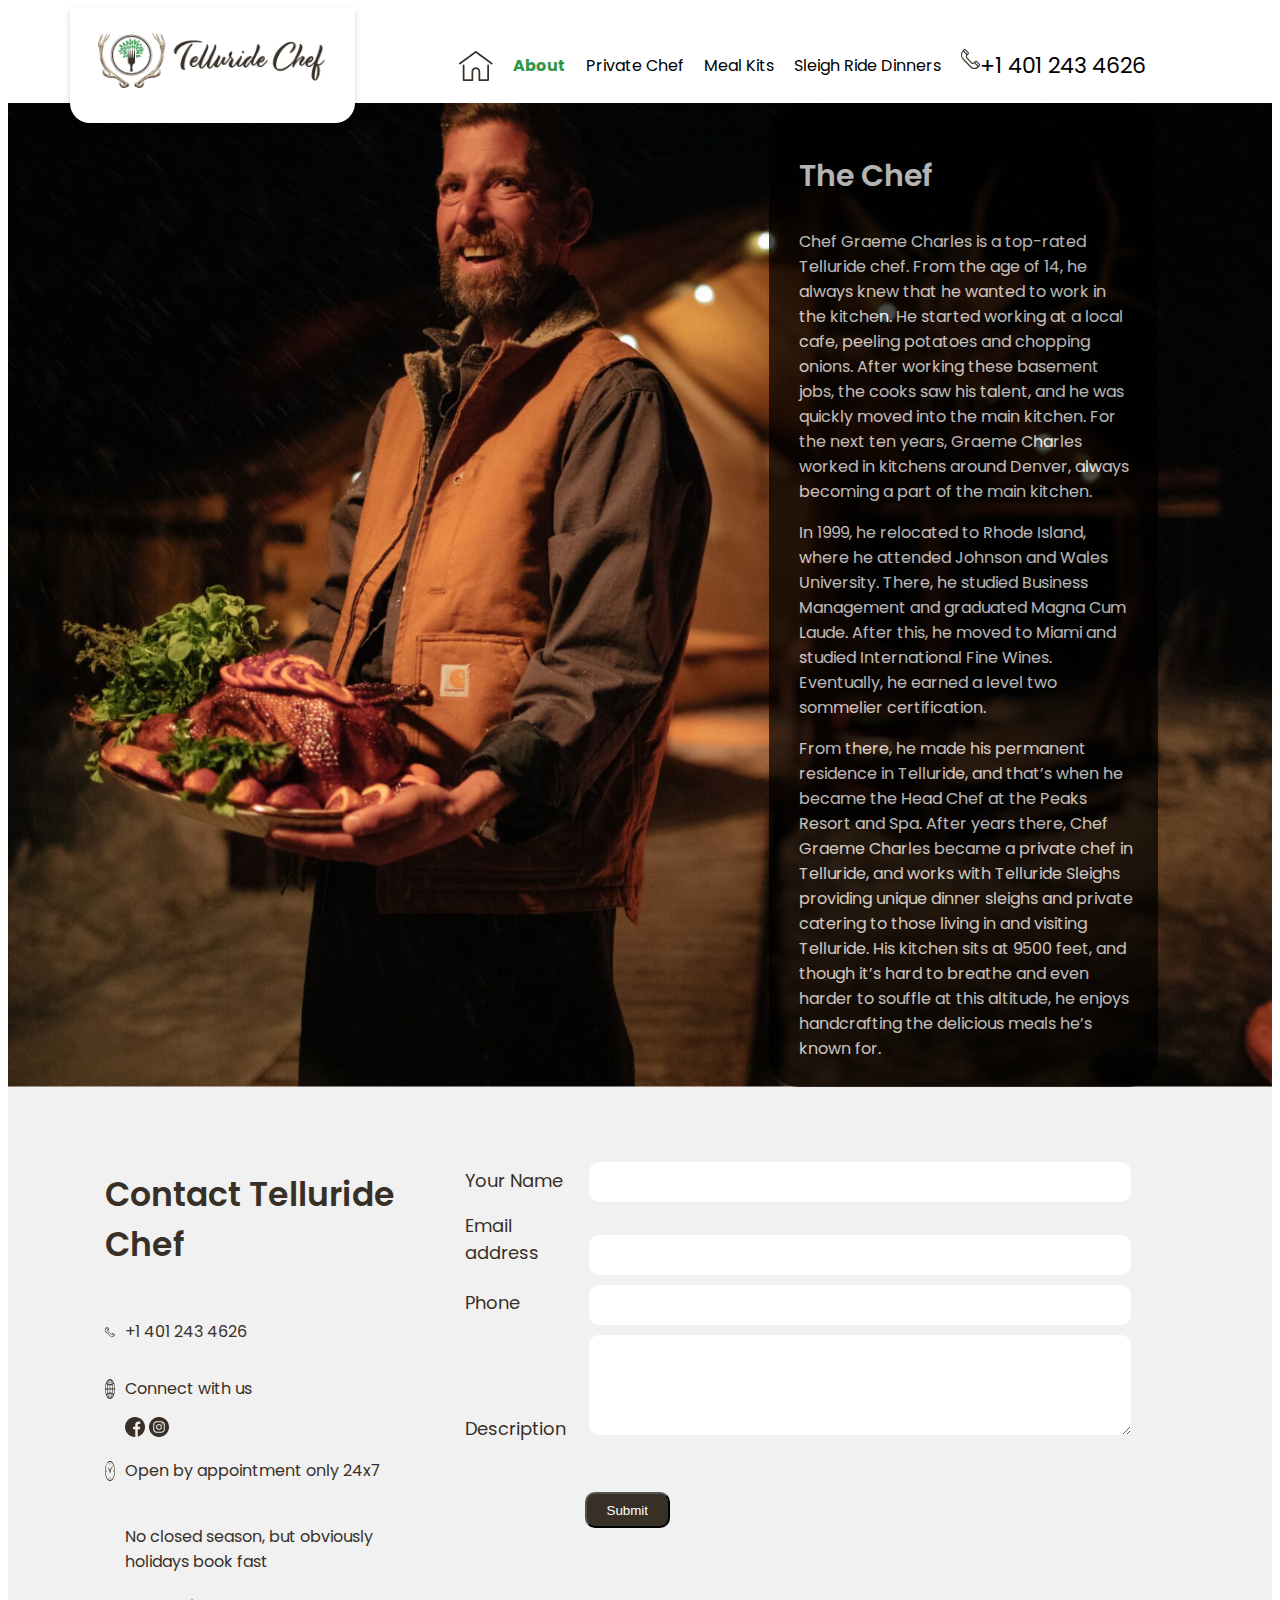
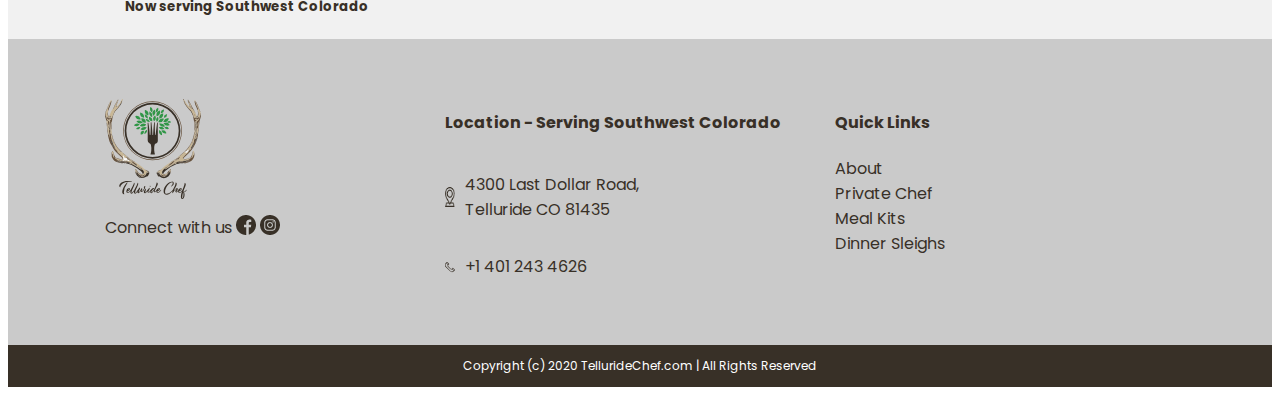
==== about.html @ b501b60e "first commit" ====
<!DOCTYPE html>
<html lang="en">

<head>
    <meta charset="UTF-8">
    <meta http-equiv="X-UA-Compatible" content="IE=edge">
    <meta name="viewport" content="width=device-width, initial-scale=1.0">
    <title>Telluride Chef</title>

    <!-- Google font -->
    <link rel="preconnect" href="https://fonts.googleapis.com">
    <link rel="preconnect" href="https://fonts.gstatic.com" crossorigin>
    <link href="https://fonts.googleapis.com/css2?family=Poppins:wght@300;400;500;600;700&display=swap"
        rel="stylesheet">

    <!-- Css -->
     <link rel="stylesheet" href="./CSS/responsive.css" />
    <link rel="stylesheet" href="./CSS/style.css" />
    
</head>

<body>
    <!--Preloader-->
    <div id="preloader">
        <div id="status">&nbsp;</div>
    </div>
<!-- header -->
<header>
    <nav>
        <div class="container navbar">
            <div class="nav-logo">
                <img src="./Images/home-logo.png" />
                <p><img src="./Images/telephone-1.svg" />+1 401 243 4626</p>
            </div>
            <div class="nav-list">
                <ul class="nav-links">
                    <li><a href="./index.html"><img src="./Images/home-icon.png" /></a></li>
                    <li><a href="./about.html">About</a></li>
                    <li><a href="./privateChef.html">Private Chef</a></li>
                    <li><a href="./mealKits.html">Meal Kits</a></li>
                    <li><a href="./rideDinner.html">Sleigh Ride Dinners</a></li>
                    <li><a style="font-size: 22px;" href=" tel:+1 401 243 4626"><img
                                src="./Images/telephone-1.svg" />+1 401 243 4626</a></li>
                </ul>
            </div>
        </div>
        <div class="bottom-nav">
            <ul class="bottom-nav-links">
                <li><a href="./index.html"><img src="./Images/home-icon.png" />
                        <p>About</p>
                    </a>
                </li>
                <div class="line"></div>
                <li><a><img src="./Images/location-pin.png" />
                        <p>Location</p>
                    </a>
                </li>
                <div class="line"></div>

                <li><a href="tel:+1 401 243 4626"><img src="./Images/telephone-1.svg" />
                        <p>Phone</p>
                    </a>
                </li>
                <div class="line"></div>
                <li class="nav-btn"><a><img src="./Images/menu.png" />
                        <p>Menu</p>
                    </a></li>
            </ul>
        </div>


    </nav>
    <!-- menu links -->
    <div class="sidebar" id="sidebar">
        <div>
            <button class="close-btn" id="close-btn">
                <p>X</p>
            </button>
            <ul class="bottom-links">
                <li><a href="./index.html">Home</a></li>
                <li><a href="./about.html">About</a></li>
                <li><a href="./privateChef.html">Private Chef</a></li>
                <li><a href="./mealKits.html">Meal Kits</a></li>
                <li><a href="./rideDinner.html">Sleigh Ride Dinners</a></li>
            </ul>
        </div>
    </div>
</header>
<!-- header end -->
    <main>
        <div class="about-banner">
            <div class="container">
                <div class="about-wrapper">
                    <div class="about-banner-img">
                        <img src="./Images/about-banner.png"/>
                    </div>
                    <div class="about-banner-info">
                         <h3>The Chef</h3>
                         <p>Chef Graeme Charles is a top-rated Telluride chef. From the age of 14, he always knew that
                             he
                             wanted to work in the kitchen. He started working at a local cafe, peeling potatoes and
                             chopping
                             onions. After working these basement jobs, the cooks saw his talent, and he was quickly
                             moved
                             into the main kitchen. For the next ten years, Graeme Charles worked in kitchens around
                             Denver,
                             always becoming a part of the main kitchen. </p>
                         <p>In 1999, he relocated to Rhode Island, where he
                             attended Johnson and Wales University. There, he studied Business Management and graduated
                             Magna
                             Cum Laude. After this, he moved to Miami and studied International Fine Wines. Eventually,
                             he
                             earned a level two sommelier certification. </p>

                         <p>From there, he made his permanent residence in
                             Telluride, and that’s when he became the Head Chef at the Peaks Resort and Spa. After years
                             there, Chef Graeme Charles became a private chef in Telluride, and works with Telluride
                             Sleighs
                             providing unique dinner sleighs and private catering to those living in and visiting
                             Telluride.
                             His kitchen sits at 9500 feet, and though it’s hard to breathe and even harder to souffle
                             at
                             this altitude, he enjoys handcrafting the delicious meals he’s known for.</p>
                    </div>
                </div>
            </div>
        </div>
           <div class="contact-us about-contact-us">
               <div class="container">
                   <div class="contact-wrapper">
                       <div class="contact-info">
                           <h3>Contact Telluride Chef</h3>
                           <div class="contact-details">
                               <img src="./Images/telephone-1.svg" />
                               <p>+1 401 243 4626</p>
                           </div>
                           <div class="contact-details">
                               <img src="./Images/contact-glob.png" />
                               <p>Connect with us</p>
                           </div>
                           <div class="social-icons">
                               <img src="./Images/facebook.png" />
                               <img src="./Images/instagram.png" />
                           </div>
                           <div class="contact-details">
                               <img src="./Images/contact-watch.png" />
                               <p>Open by appointment only 24x7</p>
                           </div>
                           <div style="padding-left: 20px;">
                               <br>No closed season, but obviously <br>holidays book fast<br>
                               <h5>Now serving
                                   Southwest Colorado</h5>
                           </div>

                       </div>
                       <div class="contact-form">
                           <form>
                               <label id="name">Your Name</label>
                               <input type="text" for="name" /><br>
                               <label id="email">Email address</label>
                               <input type="text" for="email" /><br>
                               <label id="phone">Phone</label>
                               <input type="text" for="phone" /><br>
                               <label id="desc">Description</label>
                               <textarea type="text" for="desc"></textarea><br>
                               <button class="btn">Submit</button>
                           </form>
                       </div>
                   </div>
                   <div class="contact-footer">
                       <div class="contact-footer-wrapper">
                           <div class="contact-logo">
                               <img src="./Images/contact-logo.svg" />
                               <p>Connect with us <img src="./Images/facebook.png" />
                                   <img src="./Images/instagram.png" /></p>
                           </div>
                           <div class="contact-location">
                               <h4>Location - Serving Southwest Colorado</h4>
                               <div class="contact-details">
                                   <img src="./Images/location-pin.png" />
                                   <p>4300 Last Dollar Road,<br> Telluride CO 81435</p>
                               </div>
                               <div class="contact-details">
                                   <img src="./Images/telephone-1.svg" />
                                   <p>+1 401 243 4626</p>
                               </div>
                           </div>

                           <div class="contact-links">
                               <h4>Quick Links</h4>
                               <a href="./about.html">About</a>
                               <a href="./privateChef.html">Private Chef</a>
                               <a href="./mealKits.html">Meal Kits</a>
                               <a href="./rideDinner.html">Dinner Sleighs</a>
                           </div>
                       </div>
                   </div>
               </div>
           </div>
    </main>

     <!-- footer -->
     <footer>
         <div class="container">
             <p>Copyright (c) 2020 TellurideChef.com | All Rights Reserved</p>
         </div>
     </footer>
     <!-- footer end -->
     <script src="./js/jquery.js"></script>
     <script src="./js/script.js"></script> 
</body>

</html>
---- CSS/style.css ----
/* preloader */
#preloader {
  background-color: white;
  position: fixed;
  top: 0;
  bottom: 0;
  left: 0;
  right: 0;
  z-index: 9999;
}

#status {
  background-image: url("../Images/Reload-1s-200px.gif");
  background-repeat: no-repeat;
  width: 70px;
  height: 70px;
  position: absolute;
  top: 50%;
  left: 50%;
  margin-top: -35px;
  margin-left: -35px;
}
/* General css */
body {
  font-family: "Poppins", sans-serif;
  color: #383027;
}
* {
  box-sizing: border-box;
}
.container {
  max-width: 1170px;
  margin: 0 auto;
  padding: 0 15px;
}
img {
  vertical-align: top !important;
  display: inline-block !important;
  max-width: 100%;
}
.btn {
  padding: 9px 20px 8px 20px;
  background: #383027;
  border-radius: 10px;
  color: #ffffff;
  text-decoration: none;
}
/* ---mobile menu---- */
.sidebar {
  position: fixed;
  top: 0;
  left: 0;
  width: 100%;
  height: 100%;
  background-color: #fff;
  display: flex;
  align-items: center;
  justify-content: center;
  transform: translateX(-100%);
  z-index: 2;
}
.show-links {
  transform: translateX(0);
}
.bottom-links li {
  list-style: none;
  font-size: 24px;
  text-transform: capitalize;
  margin-bottom: 25px;
}
.bottom-links a {
  text-decoration: none;
  color: gray;
}
.bottom-links a:hover{
  color: #319647;
}
.close-btn {
  position: absolute;
  top: 16px;
  right: 16px;
  color: red;
  background: transparent;
  border: transparent;
  font-size: 30px;
  cursor: pointer;
}
/* ---------navbar-------------- */
.bottom-nav .bottom-nav-links{
  display: none;
}
.navbar {
  display: flex;
  align-items: center;
  justify-content: center;
}
.nav-logo {
  flex: 0 0 25%;
  max-width: 25%;
  box-shadow: 0px 3px 6px #00000029;
  border-radius: 0px 0px 20px 20px;
  background: white;
  z-index: 10;
}
.nav-logo p{
  display: none;
}
.nav-logo > img {
  padding: 25px 30px 35px 28px;
   
}
.nav-list {
  flex: 0 0 75%;
  max-width: 75%;
}
.nav-links {
  display: flex;
  align-items: center;
  justify-content: center;
}
.nav-links li {
  list-style: none;
  padding: 0 10px;
}
.nav-links a {
  text-decoration: none;
  color: black;
}
.nav-list .phone {
  color: #319647;
  font-size: 22px;
  font-weight: normal;
}
/* ------home page--------- */
.home-banner-wrapper {
  max-width: 100%;
  display: flex;
  padding: 0;
  margin: 0;
}
.home-heading {
  flex: 0 0 43%;
  max-width: 43%;
  padding-top: 130px;
  padding-left: 20px;
  position: relative;
}
.home-banner {
  flex: 0 0 57%;
  max-width: 57%;
  position: relative;
}
.home-heading::before {
  content: " ";
  background: url("../Images/home-bg.png");
  width: 692px;
  height: 596px;
  position: absolute;
  left: -300px;
  top: 0;
}
.home-heading h1 {
  font-size: 45px;
 
}
.home-heading p {
  font-size: 20px;

}

.home-banner::before {
  content: " ";
  background: url("../Images/home-banner-1.png");
  width: 121px;
  height: 129px;
  position: absolute;
  left: 100px;
  bottom: 70px;
}
.chef-intro-wrapper {
  display: flex;
  align-items: center;
  justify-content: center;
}
.chef-intro-img {
  flex: 0 0 50%;
  max-width: 50%;
}
.chef-intro-info {
  flex: 0 0 50%;
  max-width: 50%;
  font-size: 16px;
  color: #383027;
  position: relative;
  overflow: hidden;
}
.chef-intro-info::before {
  content: " ";
  background: url("../Images/Path\ 633.svg");
  width: 1122px;
  height: 884px;
  position: absolute;
  left: -50px;
  top: -50px;
}
.home-services {
  text-align: center;
}
.home-services h3 {
  padding-bottom: 80px;
}
.services-wrapper {
  display: flex;
  text-align: center;
}
.service-img {
  position: relative;
  padding-bottom: 80px;
}
.service-img::before {
  content: " ";
  background: url("../Images/Path\ 609.png");
  position: absolute;
  top: -100px;
  left: 20px;
  width: 313px;
  height: 284px;
  z-index: -1;
}

.service {
  margin-right: 20px;
}
.service h4 {
  font-size: 18px;
  padding-bottom: 10px;
}
.service p {
  font-size: 16px;
  padding-bottom: 30px;
}
.testimonials-wrapper {
  display: flex;
  padding-top: 70px;
}
.testimonal {
  flex: 0 0 100%;
  text-align: center;
}
.testimonal p{
  margin-bottom:52px;
}

.testimonials-wrapper::before {
  content: " ";
  background: url("../Images/Path\ 1243.svg") no-repeat;
  position: absolute;
  top: -94px;
  left: 66px;
  width: 1042px;
  height: 770px;
   z-index: -1;
}
.testimonal h3 {
  padding-top: 45px;
  font-weight: 600;
  font-size: 25px;
}
.testimonials-wrapper{
  position: relative;
}
.testimonials-wrapper button {
  background: transparent;
  border: none;
}
.owl-theme .owl-nav [class*=owl-] {
  background: transparent;
}
.owl-theme .owl-nav [class*=owl-prev] {
  background: transparent;
  position: absolute;
  top: 235px;
  left: 5%;
}
.owl-theme .owl-nav [class*=owl-next] {
  background: transparent;
  position: absolute;
  top: 235px;
  right: 5%;
}
.owl-theme .owl-nav [class*=owl-]:hover {
    background: none;
    color: #212226;
}
.contact-us .container {
  max-width: 100%;
  margin: 0 auto;
  padding: 0;
  background: #a7a6a629;
  margin-top: 150px;
  padding-top: 50px;
  color: #383027;
}
.contact-wrapper {
  display: flex;
  max-width: 1170px;
  margin: 0 auto;
}
.contact-info {
  flex: 0 0 35%;
  max-width: 35%;
  padding-left: 50px;
}
.contact-details {
  display: flex;
  font-size: 16px;
  align-items: center;
}
.contact-details img {
  width: 20px;
  height: 20px;
  padding-right: 10px;
}
.contact-info li {
  list-style: none;
}
.contact-info li img {
  width: 20px;
  height: 20px;
  padding-right: 10px;
}
.social-icons {
  padding-left: 20px;
}
.contact-form {
  flex: 0 0 65%;
  max-width: 65%;
  padding-top: 25px;
}
.contact-info h3 {
  font-size: 33px;
  font-weight: 600;
}
.contact-form input {
  border: none;
  border-radius: 10px;
  width: 542px;
  height: 40px;
  margin-bottom: 10px;
}
.contact-form textarea {
  border: none;
  border-radius: 10px;
  width: 542px;
  height: 100px;
}
.contact-form button {
  margin-bottom: 40px;
  margin-top: 40px;
  margin-left: 120px;
}
.contact-form label {
  font-size: 18px;
  font-weight: normal;
  width: 120px;
  padding-bottom: 10px;
  display: inline-block;
}
.contact-img {
  flex: 0 0 50%;
  max-width: 50%;
}
.contact-footer {
  max-width: 100%;
  background: #00000029;
}
.contact-footer-wrapper {
  display: flex;
  padding-top: 50px;
  max-width: 1170px;
  margin: 0 auto;
  padding-bottom: 50px;
}
.contact-logo {
  flex: 0 0 33.33%;
  max-width: 33.33%;
  padding-top: 10px;
  padding-left: 50px;
}
.contact-location {
  flex: 0 0 33.33%;
  max-width: 33.33%;
}
.contact-links {
  flex: 0 0 33.33%;
  max-width: 33.33%;
}
.contact-links li {
  list-style: none;
}
.contact-links a {
  text-decoration: none;
  color: #383027;
  display: block;
}
footer .container {
  max-width: 100%;
  background: #383027;
  color: #fff;
}
footer p {
  font-size: 12px;
  padding: 12px 0;
  margin: 0;
  text-align: center;
}
/*-------- Home page end-------- */

/* -----private chef------ */
.private-chef-banner .container{
  max-width: 100%;
  margin-top: -20px;
  padding: 0;
  text-align: center;
}

.private-chef-wrapper{
  display: flex;
  align-items: center;
  justify-content: center;
  padding-top: 50px;
}
.private-chef-info{
  flex: 0 0 50%;
  max-width: 50%;
  position: relative;
  overflow: hidden;
  padding-bottom: 150px;
}
.private-chef-info::before{
  content: ' ';
  background: url('../Images/private-chef-bg.png');
  width: 1122px;
  height: 884px;
  position: absolute;
  left: -20px;
  top: -110px;
}
.private-chef-info h2{
  font-size: 45px;
}
.private-chef-img{
  flex: 0 0 50%;
  max-width: 50%;
}
.private-chef-contact{
  text-align: center;
  padding-top: 50px;

}
.private-chef-contact img{
  padding-bottom: 70px;
}
.private-chef-contact p {
    font-size: 16px;
    padding: 0 85px;
    padding-bottom: 30px;
}
.private-chef-contact p span{
    font-weight: bold;
}
.private-chef-contact a{
  font-size: 18px;
}
/* -----private chef end------ */

/* -----meal kits------ */
.mealkit .container{
  max-width: 100%;
  padding: 0;
  margin-top: -20px;
  text-align: center;
}
.meal-delivery-wrapper{
  display: flex;
  align-items: center;
  justify-content: center;
  padding-top: 80px;
}
.meal-delivery-info{
  flex: 0 0 60%;
  max-width: 60%;
  padding-right: 80px;
  position: relative;
}
.meal-delivery-info::before{
  content: ' ';
  background: url('../Images/mealkit-bg.png');
  width: 1122px;
  height: 884px;
  position: absolute;
  top: -308px;
  left: -616px;

}
.meal-delivery-info h3{
  font-size: 45px;
}
.meal-delivery-info p{
  font-size: 16px;
}
.meal-delivery-img{
  flex: 0 0 40%;
  max-width: 40%;
}
/* ---meal kit end------ */

/* ----ride dinner---- */
.ride-dinner-banner .container{
  max-width: 100%;
  padding: 0;
  margin-top: -20px;
  text-align: center;
}
.ride-dinner-wrapper{
  display: flex;
  align-items: center;
  justify-content: center;
  
}
.ride-dinner-info{
  flex: 0 0 50%;
  max-width: 50%;
  position: relative;
  overflow: hidden;
  padding-top: 50px;
  padding-bottom: 120px;
}
.ride-dinner-info::before{
  content: ' ';
  background: url('../Images/ride-dinner-bg.png');
  width: 867px;
  height: 502px;
  position: absolute;
  top: 25px;
  left: 61px;
}
.ride-dinner-info h3{
  font-size: 45px;
}
.ride-dinner-info p{
  font-size: 16px;
}
.ride-dinner-img{
  flex: 0 0 50%;
  max-width: 50%;
  padding-top: 50px;
}
/* ----ride dinner end---- */

/* ----about page----- */
.about-banner .container{
  max-width: 100%;
  margin-top: -20px;
  padding: 0;
}
.about-banner-info h3{
  font-size: 30px;
  font-weight: 600;
}
.about-banner-info p{
  font-size: 16px;
}
.about-contact-us .container{
  margin: 0; 
} 
.about-banner{
   background: url('../Images/about-banner.png') ;
   background-size: cover;
   width: 100%;
   background-position: center;
}
.about-wrapper{
  max-width: 1170px;
}
.about-banner-info{
  width: 430px;
  background: #000000;
  border-radius: 30px;
  opacity: 0.7;
  padding: 20px 25px 10px 30px;
  color: #FFFFFF;
  
}
.about-wrapper{
  display: flex;
  color: #fff;
}
.about-banner-img{
  flex: 0 0 65%;
  max-width: 65%;
}
.about-banner-img img{
  opacity: 0;
}
.about-banner-info{
  flex: 0 0 calc(35% - 20px);
  max-width: 35%;
  margin-right: 20px;
}
/* ----about page end----- */

@media (max-width:1126px) {
  .testimonials-wrapper::before {
    left: 30px;
  }
  .testimonal p{
    padding: 0 150px;

  }
}
@media (max-width:1093px) {
  .testimonials-wrapper::before {
    transform: scale(0.9);
}
.home-banner::before {
  left: 71px;
}
.about-banner-img{
  flex: 0 0 60%;
  max-width: 60%;
}
.about-banner-info{
  flex: 0 0 calc(40% - 20px);
  max-width: 40%;
}
}
@media (max-width:1060px) {

  .home-banner::before {
    left: 60px;
  }
  .service-img::before {
    left: -7px;
  }
  .contact-form input {
    width: 490px
  }
  .contact-form textarea {
    width: 490px;
  }
  .meal-delivery-info::before {
    top: -256px;
  }
  .private-chef-info::before {
    top: -62px;
}

}
@media (max-width:1049px) {
.nav-links li {
  padding: 0px 5px;
}
.testimonials-wrapper::before {
  left: 0px;
}
}
@media (max-width:1029px) {
  .container{
    max-width: 1029px;
    margin: 0 auto;
  }
 
.contact-form input {
    width: 465px
  }
  .contact-form textarea {
    width: 465px;
  }
.about-banner-info p{
  font-size: 15px;
}
}
@media (max-width:1013px) {
 
.testimonials-wrapper::before {
  left: -40px;
  transform: scale(0.8);
}
}
@media (max-width: 992px) {  
  /* ----Media Query----- */
   .nav-list {
    display: none;
  }
  body{
    margin-bottom: 100px;
  }
  
  .bottom-nav .bottom-nav-links{
  width: 100%;
  position: fixed;
  bottom: -20px;
  background: white;
  padding: 20px 0;
  display: flex;
  z-index: 2;
  text-align: center;
  height: 100px;
  }
  .bottom-nav img{
    width: 30px;
    height: 30px;
    
  }
  .bottom-nav a{
    text-decoration: none;
    color: black;
  
  }
 .line {
  border: 1px solid #383027;
  width: 0;
  height: 40px;
  background-color: #319647;
}
  .bottom-nav li{
  list-style: none;
   flex: 0 0 25%;
   max-width: 25%;
 }
   .nav-logo p{
  display: block;
  font-size: 28px;
  }
  .nav-logo p img{
    padding-top: 8px;
  }
  .nav-logo > img {
    padding-bottom: 10px;
  }
  .nav-logo {   
    flex: 0 0 100%;
    background: #FFFFFF;
    max-width: 100%;
    box-shadow: 0px 3px 6px #00000040;
    border-radius: 0;
    text-align: center;
    opacity: 1;

  }
/* ----home page------ */
  .nav-links li {
    list-style: none;
    padding: 0 10px;
  }
 .home-banner::before {
    content: " ";
    left: 50px;
    bottom: 70px;
  }
  .services-wrapper{
    flex-wrap: wrap;
    max-width: 100%;
    align-items: center;
    justify-content: center;
  }
.service{
  flex: 0 0 50%;
  max-width: 50%;
  margin: 0;
  padding-bottom: 100px;
  padding: 0 10px 100px 10px;
} 
.contact-form{
  padding-left: 50px;
}

  .chef-intro-info{  
    padding-bottom: 120px;
  }
.service-img::before {
  top: -100px; 
  left: 40px;
}
.testimonal::before {
    top: -203px;
    left: -105px;
}
  .contact-form button {
  margin-bottom: 40px;
  margin-top: 40px;
  margin-left: 0;
}
/* -----home page end------- */

/* ---private chef---- */
.private-chef-contact p {
    padding: 0 20px 30px 20px;
}

.private-chef-img {
    padding: 0 15px;
}
.private-chef-info{
  padding: 0 20px 150px 20px;
}
/* ---private chef end---- */

/* ---meal kit page------ */
.meal-delivery-info{
  padding-left: 20px;
}
.mealkit .container {
    margin-top: 0;
}
/* ---meal kit page end------ */

.ride-dinner-banner .container{
  margin-top: 0;
}

.private-chef-banner .container{
  margin-top: 0;
}
/* ----about page----- */

.about-banner-info p{
  font-size: 15px;
}
.about-banner .container{
  margin-top: 0;
}
}
@media (max-width:949px) {
 
.testimonials-wrapper::before {
  left: -69px;
}
}
@media (max-width:917px) {
  .nav-links li {
    padding: 0 7px;
}
.meal-delivery-info::before {
    top: -208px;
}
}
@media (max-width:901px) {
 .testimonials-wrapper::before {
  left: -90px;
}
.home-banner-wrapper{
    flex-wrap: wrap;    
  }
  .home-heading{
    flex: 0 0 100%;
    max-width: 100%;
    order: 1;
    padding-left: 50px;
  }
  .home-heading::before {
    left: -250px;
    top: 0;
  }
   .home-banner{
    flex: 0 0 100%;
    max-width: 100%;
    order: 0;
    text-align: center;
  }
  .home-banner::before {
  left: 140px;
}
  .chef-intro-wrapper{
    flex-wrap: wrap;
  }
  .chef-intro-img{
    flex: 0 0 100%;
    max-width: 100%;
    text-align: center;
  }
  .chef-intro-info{
    flex: 0 0 100%;
    max-width: 100%;
    padding: 0 50px;
  }
}
@media (max-width:886px) {
  .testimonials-wrapper::before {
  transform: scale(0.7);
}
.about-banner {
  background: none;
}
.about-wrapper{
  flex-wrap: wrap;
  
}
.about-banner-img{
  flex: 0 0 100%;
  max-width: 100%;
}
.about-banner-img img{
  opacity: 1;
}
 /*----- about page------ */

.about-banner-info{
  flex: 0 0 100%;
  max-width: 100%;
  background-color: transparent;
  color: #383027;
  border-radius: 0;
  padding: 0 20px 20px 20px;
  opacity: 1;
  
}
.about-banner-info p{
  font-size: 16px;
  font-weight: normal;
}
.about-banner .container{
  margin-top: 0;
}

/* ---about page end------ */
}
@media (max-width:853px) {  
  .private-chef-banner .container {
    margin-top: 0;
  }
  .ride-dinner-info{
    padding-bottom: 0;
  }

}
@media (max-width:838px) {
  .testimonials-wrapper::before {
  left: -125px;
}
}
@media (max-width:829px) {
    .contact-form input {
    width: 375px
  }
  .contact-form textarea {
    width: 375px;
  }
  
  /* ---private chef----- */
 .private-chef-wrapper{
  flex-wrap: wrap;
 }
 .private-chef-img{
   flex: 0 0 100%;
   max-width: 100%;
   text-align: center;
 }
  .private-chef-info{
   flex: 0 0 100%;
   max-width: 100%;
   padding: 0 20px;
 }
 .private-chef-contact p {
   padding: 0 30px;
   padding-bottom: 30px;
}

/* -----private chef end------ */
  /* ....meal kits--------- */
  .meal-delivery-wrapper{
    flex-wrap: wrap;
  }
  .meal-delivery-info{
    flex: 0 0 100%;
    max-width: 100%;
    order: 1;
    padding: 0 20px;
  }
  .meal-delivery-img{
    flex: 0 0 100%;
    max-width: 100%;
    order: 0;
    text-align: center;
  }
  .meal-delivery-info::before {
    content: ' ';
    background: url(../Images/Path\ 6331.svg) no-repeat;
    width: 482px;
    height: 508px;
    position: absolute;
    top: -33px;
    left: -164px;
}
/* ....meal kits end--------- */

/* ----ride dinner page----- */
.ride-dinner-wrapper{
  flex-wrap: wrap;
}
.ride-dinner-info{
  flex: 0 0 100%;
  max-width: 100%;
  padding-left: 30px;
  padding-right: 30px;
 
}
.ride-dinner-img{
  flex: 0 0 100%;
  max-width: 100%;
  text-align: center;
}
.ride-dinner-info{
  overflow-x: hidden;
}
.ride-dinner-info::before{
  transform: scale(0.8);
}
/* -----ride dinner end------ */


}
@media (max-width:808px) {
  .testimonials-wrapper::before {
   left: -150px;
    transform: scale(0.6);
}
}
@media (max-width:772px) {
  /* ----home page------ */
  .home-heading{
    padding-left: 50px;
  }
  .home-services{
    padding-top: 50px;
  }
  .service-img::before {
  top: -100px; 
  left: 8px;
  }
  .contact-wrapper{
    flex-wrap: wrap;
  }
  .contact-info{
    flex: 0 0 100%;
    max-width: 100%;
    padding-left: 50px;
  }
  .contact-form button{
    margin-left: 125px;
  }
 
  .contact-us .container{
  margin-top: 100px;
  }
  .about-contact-us .container{
  margin: 0; 
} 
  .contact-form{
    flex: 0 0 100%;
    max-width: 100%;
  }
  .home-banner-wrapper {
    max-width: 100%;
  }
  .navbar{
    max-width: 100%;
    margin: 0;
    padding: 0;
  }
 
 /* -----home page end------- */

 
.ride-dinner-info{
  padding-bottom: 50px;
}
.private-chef-banner{
  display: none;
}
.mealkit .container{
  display: none;
}
.ride-dinner-banner{
  display: none;
}

}
@media (max-width:740px) {
  .testimonials-wrapper::before {
  left: -190px;
  }
  .home-banner::before {
  left: 100px;
}
}
@media (max-width:690px) {
.testimonials-wrapper::before {
  transform: scale(0.5);
  left: -230px;
}
}
@media (max-width:668px) {
    .service-img::before {
    top: -100px;
    left: -22px;
}
}
@media (max-width:640px) {
  
  .contact-footer-wrapper{
    flex-wrap: wrap;
  }
    .contact-logo{
      flex: 0 0 50%;
      max-width: 50%;
    }
    .contact-location{
      flex: 0 0 50%;
      max-width: 50%;
    }
    .contact-links{
      flex: 0 0 50%;
      max-width: 50%;
      padding-left: 50px  
    }
    .service-img::before {
    left: -33px;
  }
  .home-banner::before {
  left: 60px;
}
}
@media (max-width:609px) {
 .testimonials-wrapper::before {
  transform: scale(0.4);
}
}
@media (max-width:573px) {
  .testimonials-wrapper::before {
  left: -280px;
}
    .services-wrapper{
  flex-wrap: wrap;
}
.service{
  flex: 0 0 100%;
  max-width: 100%;
}
.service-img::before {
  top: -100px;
  left: -20px;
} 
.service-img::before {
    top: -100px;
    left: 90px;
}
.ride-dinner-info::before {
    top: 20px;
}
.ride-dinner-info{
  padding: 0;
}
.private-chef-info {
    padding: 0;
}
}
@media (max-width:565px) {
  .contact-form button {
    margin-left: 0;
}
.testimonal p {
  padding: 0 110px;
}
}
@media (max-width:490px) {

  .testimonal p {
  padding: 0 50px;
}
.testimonials-wrapper::before {
  left: -300px;
}
  .ride-dinner-info::before {
    top: 50px;
}
  .service-img::before {
    top: -100px;
    left: 38px;
}
.contact-form button {
    margin-left: 0;
}
.ride-dinner-info {
    padding-bottom: 20px;
}
.private-chef-contact img {
    padding-bottom: 50px;
}
 .contact-logo{
  flex: 0 0 100%;
  max-width: 100%;
}
.contact-location{
  flex: 0 0 100%;
  max-width: 100%;
  padding-left: 50px;
}
.contact-links{
  flex: 0 0 100%;
  max-width: 100%;
  padding-left: 50px;
}
footer p {
    font-size: 10px;
}
}
@media (max-width:450px) {
  .testimonials-wrapper::before {
  left: -325px;
  transform: scale(0.350);
}
  .owl-theme .owl-nav [class*="owl-prev"] {
  top: 280px;
  left: 1%;
}
.owl-theme .owl-nav [class*="owl-next"] {
  top: 280px;
  right: 1%;
}
   .contact-form input {
    width: 300px
  }
  .contact-form textarea {
    width: 300px;
  }
 
}
@media (max-width: 360px) {
  /* -----home page------- */
  .home-banner::before {
  left: 8px;
  bottom: -26px;
  }
  .home-heading{
    padding-left: 0;
  }
  .home-heading h1 {
  font-size: 25px;
  }
  .home-heading::before {
    left: -356px;
    top: 0;
  }
 .chef-intro-img{
    padding-left: 0;
  }
  .chef-intro-info {
  padding: 0 15px;
}
.chef-intro-info::before {
  left: -96px;
  top: -2px;
}
  .service-img::before {
    top: -100px;
    left: -15px;
}
.contact-info{
  padding-left: 15px;
}
.contact-form {
    padding-left: 20px;
}
.contact-form input {
    width: 250px;
    height: 29px;
}
.contact-form textarea {
    width: 250px;
    height: 100px;
}

/* -----home page end------- */

/* ----private chef---- */

.private-chef-info {
    padding: 0 15px;
}
.private-chef-contact p {
    padding: 0 15px;
     padding-bottom: 30px;
}
.private-chef-contact img {
    padding-bottom: 30px;
}

}
@media (max-width:320px) {
  .service-img::before {
    left: -51px;
}
.home-heading::before {
    left: -396px;
    top: 0;
}
}
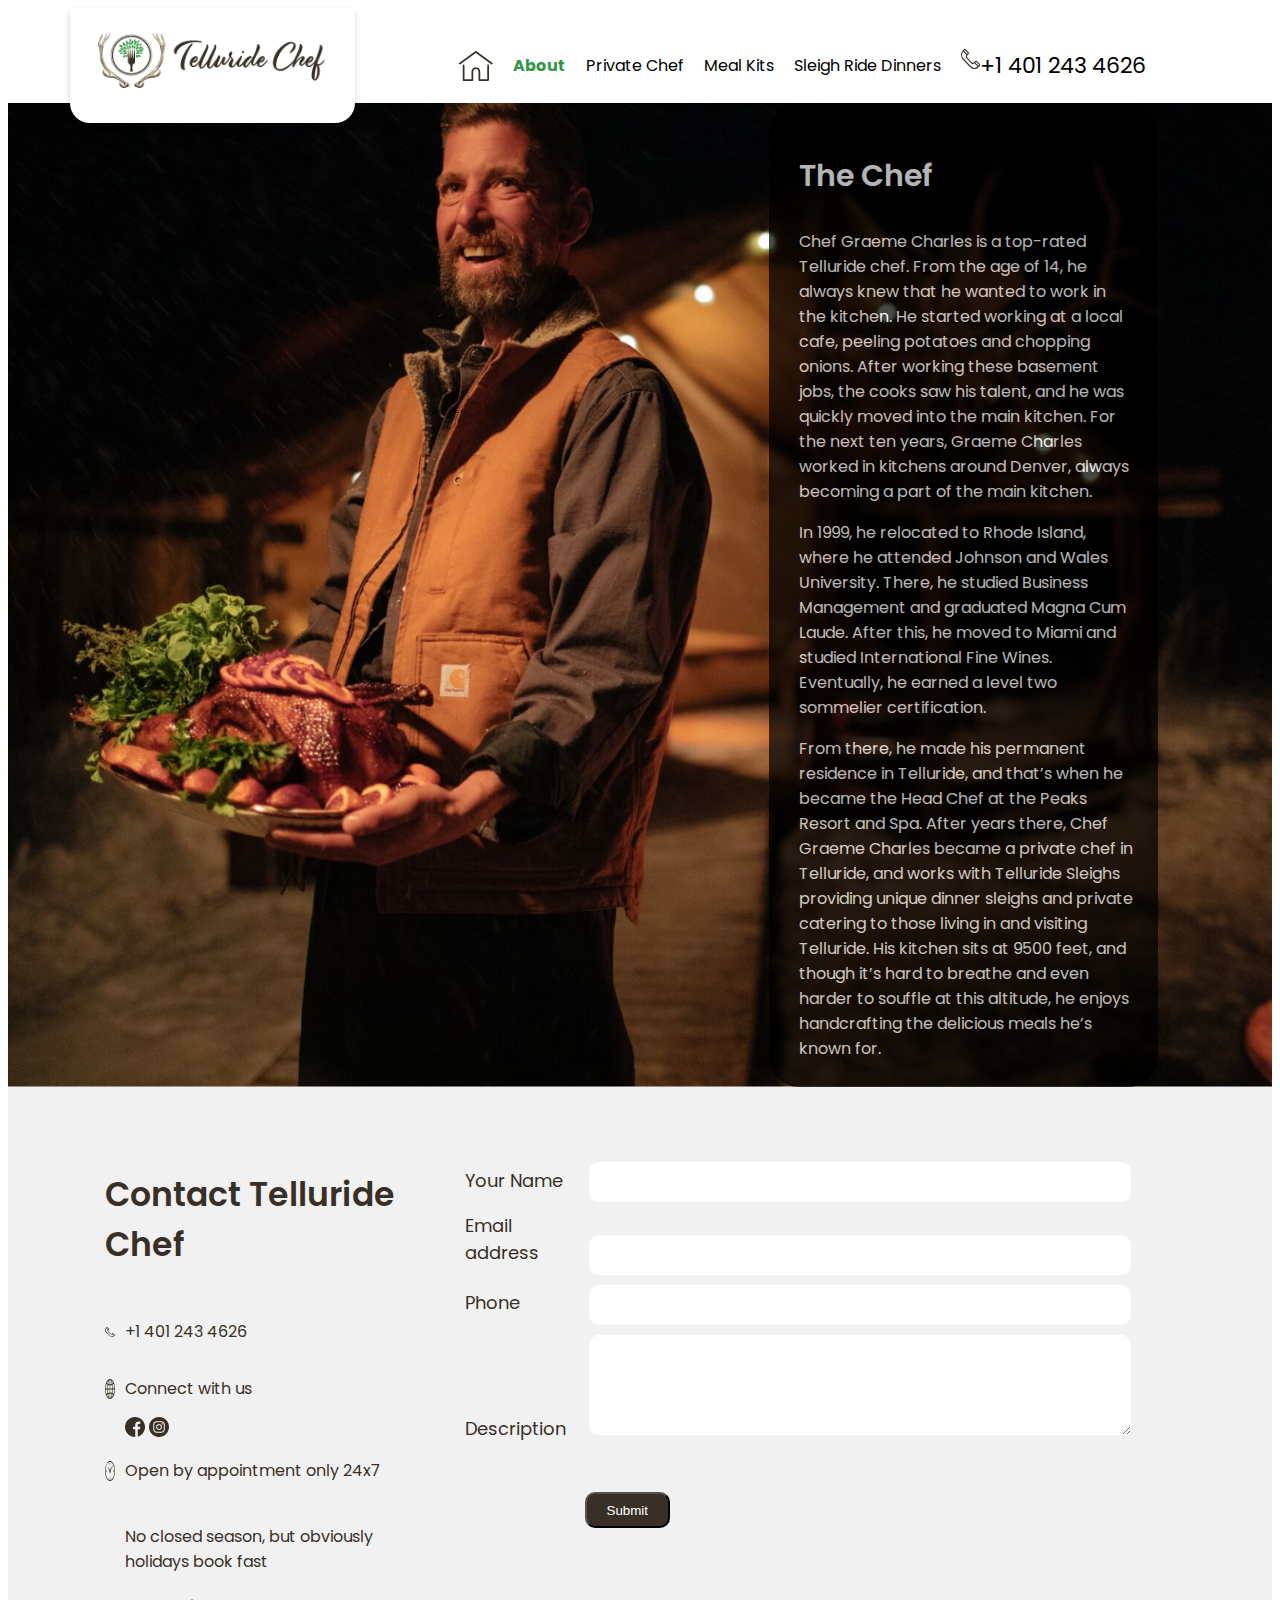
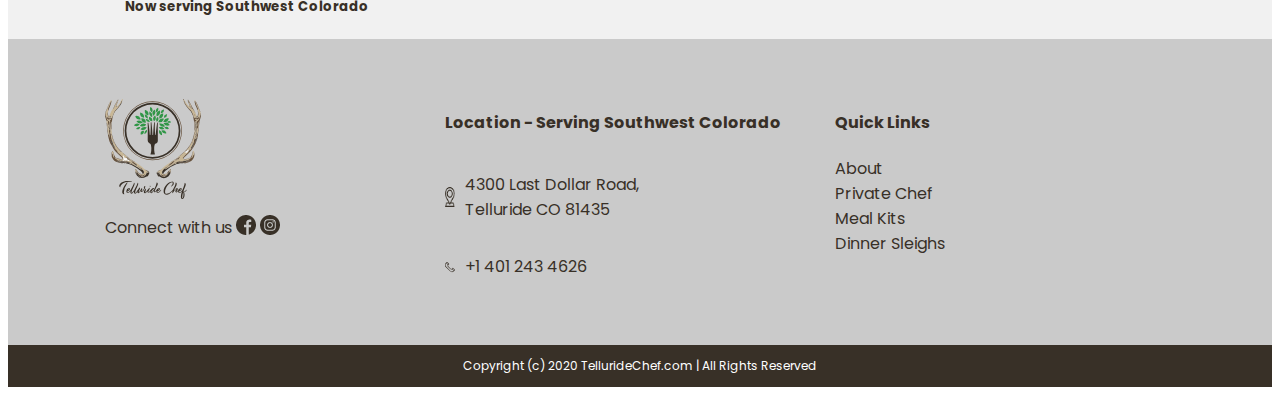
==== commit 469b67c0: "first commit" ====
--- a/about.html
+++ b/about.html
@@ -30,7 +30,8 @@
         <div class="container navbar">
             <div class="nav-logo">
                 <img src="./Images/home-logo.png" />
-                <p><img src="./Images/telephone-1.svg" />+1 401 243 4626</p>
+                <p><img src="./Images/telephone-1.svg" /><a href="tel:+1 401 243 4626" style="color: black">+1 401
+                        243 4626</a></p>
             </div>
             <div class="nav-list">
                 <ul class="nav-links">
@@ -51,7 +52,7 @@
                     </a>
                 </li>
                 <div class="line"></div>
-                <li><a><img src="./Images/location-pin.png" />
+                <li><a href="#contact-location"><img src="./Images/location-pin.png" />
                         <p>Location</p>
                     </a>
                 </li>
@@ -174,7 +175,7 @@
                                <p>Connect with us <img src="./Images/facebook.png" />
                                    <img src="./Images/instagram.png" /></p>
                            </div>
-                           <div class="contact-location">
+                           <div class="contact-location" id="contact-location">
                                <h4>Location - Serving Southwest Colorado</h4>
                                <div class="contact-details">
                                    <img src="./Images/location-pin.png" />
--- a/CSS/style.css
+++ b/CSS/style.css
@@ -150,6 +150,9 @@
   max-width: 57%;
   position: relative;
 }
+.home-banner-res{
+ display: none;
+}
 .home-heading::before {
   content: " ";
   background: url("../Images/home-bg.png");
@@ -165,9 +168,7 @@
 }
 .home-heading p {
   font-size: 20px;
-
-}
-
+}
 .home-banner::before {
   content: " ";
   background: url("../Images/home-banner-1.png");
@@ -532,9 +533,9 @@
   flex: 0 0 50%;
   max-width: 50%;
   position: relative;
-  overflow: hidden;
   padding-top: 50px;
   padding-bottom: 120px;
+   overflow: hidden;
 }
 .ride-dinner-info::before{
   content: ' ';
@@ -858,11 +859,13 @@
     max-width: 100%;
     order: 1;
     padding-left: 50px;
+    padding-top: 0;
   }
   .home-heading::before {
-    left: -250px;
-    top: 0;
-  }
+   left: -141px;
+    top: -121px;
+  }
+ 
    .home-banner{
     flex: 0 0 100%;
     max-width: 100%;
@@ -871,6 +874,7 @@
   }
   .home-banner::before {
   left: 140px;
+
 }
   .chef-intro-wrapper{
     flex-wrap: wrap;
@@ -883,7 +887,7 @@
   .chef-intro-info{
     flex: 0 0 100%;
     max-width: 100%;
-    padding: 0 50px;
+    padding: 0 20px;
   }
 }
 @media (max-width:886px) {
@@ -946,6 +950,9 @@
   }
   .contact-form textarea {
     width: 375px;
+  }
+    .home-heading{
+    padding-left: 30px;
   }
   
   /* ---private chef----- */
@@ -1004,19 +1011,17 @@
   max-width: 100%;
   padding-left: 30px;
   padding-right: 30px;
- 
+  overflow: visible;
 }
 .ride-dinner-img{
   flex: 0 0 100%;
   max-width: 100%;
   text-align: center;
 }
-.ride-dinner-info{
-  overflow-x: hidden;
-}
 .ride-dinner-info::before{
-  transform: scale(0.8);
-}
+   width: 90%;
+}
+
 /* -----ride dinner end------ */
 
 
@@ -1029,9 +1034,7 @@
 }
 @media (max-width:772px) {
   /* ----home page------ */
-  .home-heading{
-    padding-left: 50px;
-  }
+
   .home-services{
     padding-top: 50px;
   }
@@ -1074,7 +1077,7 @@
 
  
 .ride-dinner-info{
-  padding-bottom: 50px;
+  padding-bottom: 0;
 }
 .private-chef-banner{
   display: none;
@@ -1136,6 +1139,10 @@
  .testimonials-wrapper::before {
   transform: scale(0.4);
 }
+.home-heading::before {
+  left: -200px;
+  top: -95px;
+}
 }
 @media (max-width:573px) {
   .testimonials-wrapper::before {
@@ -1165,6 +1172,12 @@
 .private-chef-info {
     padding: 0;
 }
+.home-banner::before {
+  left: 25px;
+}
+.home-heading h1 {
+  font-size: 25px;
+}
 }
 @media (max-width:565px) {
   .contact-form button {
@@ -1173,6 +1186,19 @@
 .testimonal p {
   padding: 0 110px;
 }
+ .home-banner-res{
+    display: block;
+  }
+  .home-banner-img{
+    display: none;
+  }
+  .home-banner::before{
+    width: 0;
+    height: 0;
+  }
+  .home-heading::before {
+  left: -245px;
+}
 }
 @media (max-width:490px) {
 
@@ -1192,9 +1218,7 @@
 .contact-form button {
     margin-left: 0;
 }
-.ride-dinner-info {
-    padding-bottom: 20px;
-}
+
 .private-chef-contact img {
     padding-bottom: 50px;
 }
@@ -1235,14 +1259,30 @@
   .contact-form textarea {
     width: 300px;
   }
- 
+  .home-heading::before {
+  left: -330px;
+}
+.home-heading {
+  padding-left: 30px;
+}
+}
+@media (max-width:401px) {
+  .testimonials-wrapper::before {
+  left: -365px;
+}
+.service-img::before {
+  left: 6px;
+}
+.home-heading::before {
+  left: -360px;
+}
+.ride-dinner-info::before {
+    top: 115px;
+}
 }
 @media (max-width: 360px) {
   /* -----home page------- */
-  .home-banner::before {
-  left: 8px;
-  bottom: -26px;
-  }
+  
   .home-heading{
     padding-left: 0;
   }
@@ -1250,9 +1290,14 @@
   font-size: 25px;
   }
   .home-heading::before {
-    left: -356px;
-    top: 0;
-  }
+    left: -380px;
+    top: -95px;
+  }
+  .testimonials-wrapper::before {
+  top: -60px;
+  left: -380px;
+  transform: scale(0.3);
+}
  .chef-intro-img{
     padding-left: 0;
   }
@@ -1296,14 +1341,13 @@
 .private-chef-contact img {
     padding-bottom: 30px;
 }
-
+.ride-dinner-info::before {
+    top: 185px;
+}
 }
 @media (max-width:320px) {
   .service-img::before {
-    left: -51px;
-}
-.home-heading::before {
-    left: -396px;
-    top: 0;
-}
+    left: -45px;
+}
+
 }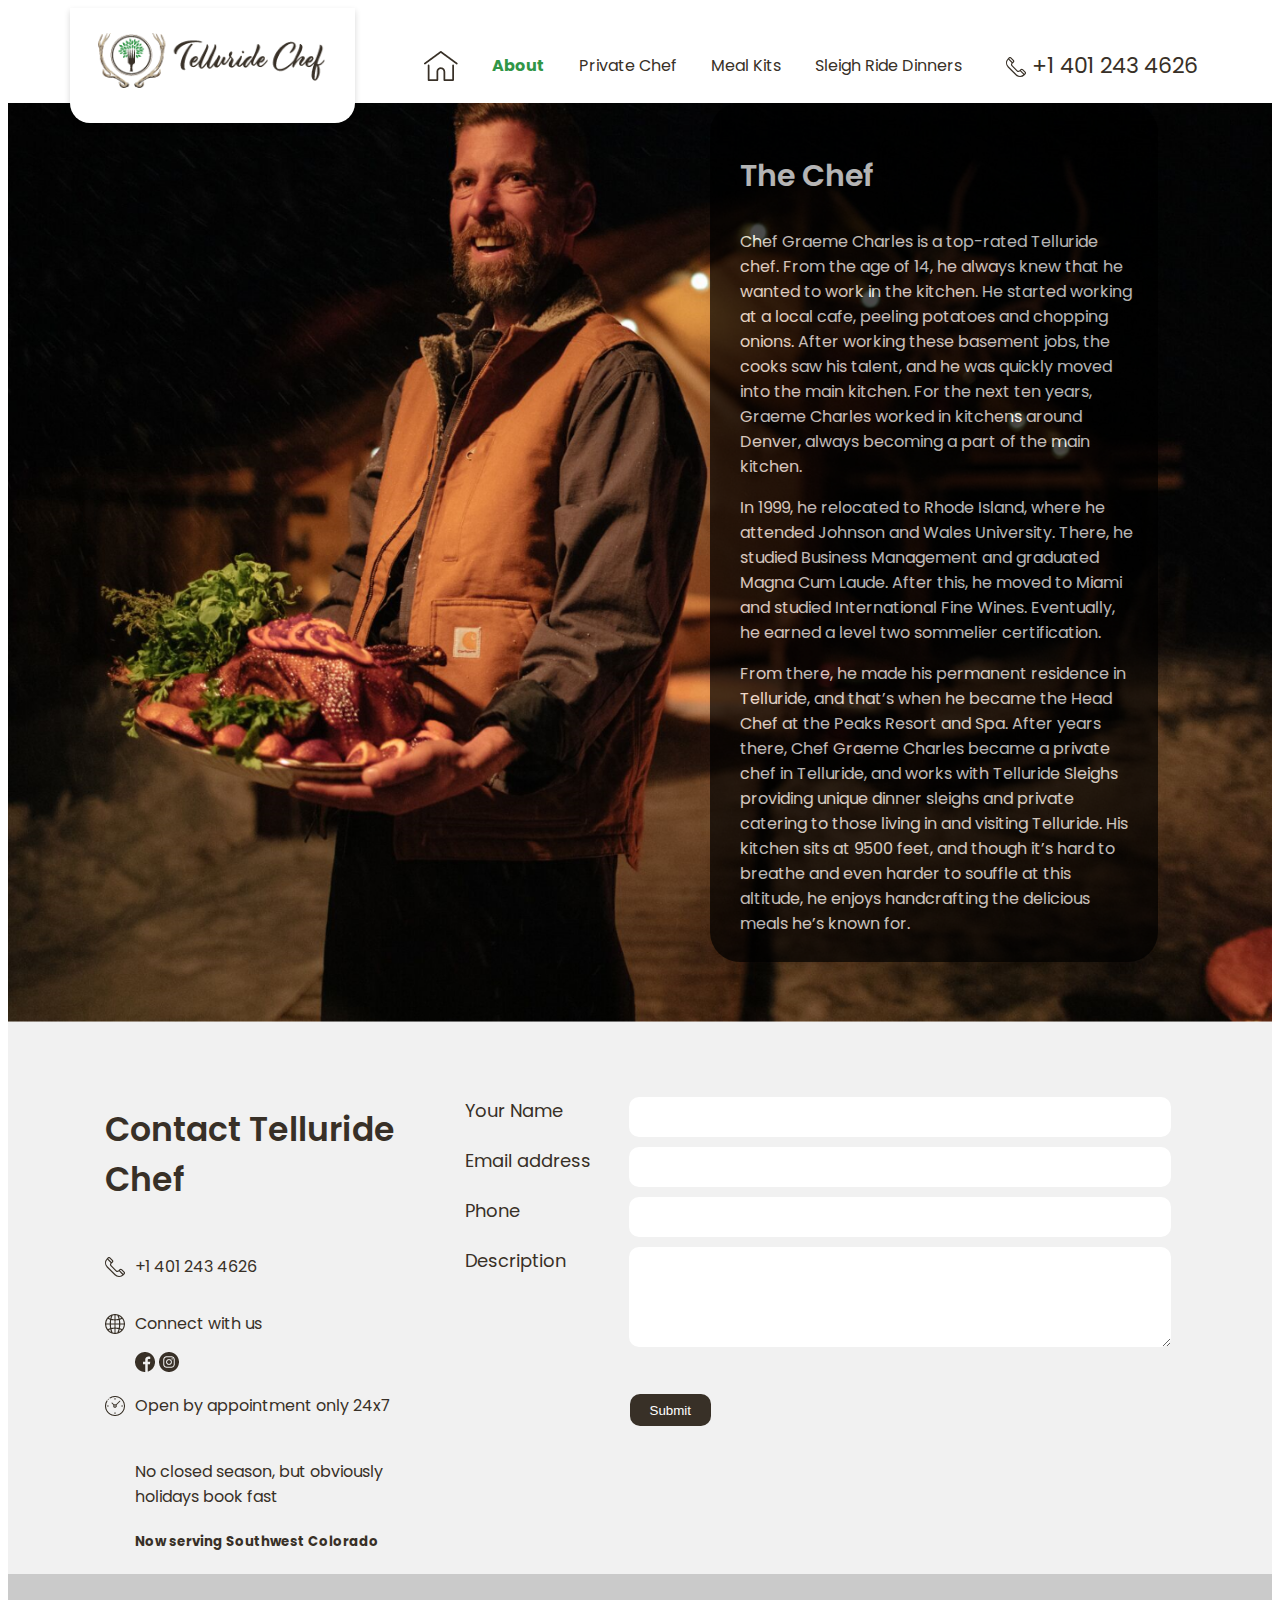
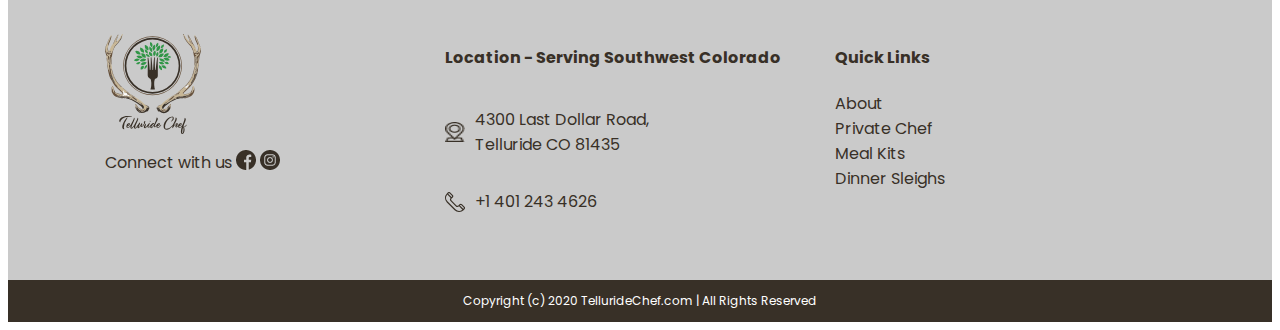
==== commit 46ba142e: "changes suggested" ====
--- a/about.html
+++ b/about.html
@@ -30,7 +30,8 @@
         <div class="container navbar">
             <div class="nav-logo">
                 <img src="./Images/home-logo.png" />
-                <p><img src="./Images/telephone-1.svg" /><a href="tel:+1 401 243 4626" style="color: black">+1 401
+                <p><img src="./Images/telephone-1.svg" /><a href="tel:+1 401 243 4626"
+                        style="color: black;text-decoration: none;">+1 401
                         243 4626</a></p>
             </div>
             <div class="nav-list">
@@ -41,7 +42,8 @@
                     <li><a href="./mealKits.html">Meal Kits</a></li>
                     <li><a href="./rideDinner.html">Sleigh Ride Dinners</a></li>
                     <li><a style="font-size: 22px;" href=" tel:+1 401 243 4626"><img
-                                src="./Images/telephone-1.svg" />+1 401 243 4626</a></li>
+                                src="./Images/telephone-1.svg" style="padding-top: 8px;padding-left: 10px;" /> +1 401
+                                243 4626</a></li>
                 </ul>
             </div>
         </div>
@@ -147,7 +149,7 @@
                                <img src="./Images/contact-watch.png" />
                                <p>Open by appointment only 24x7</p>
                            </div>
-                           <div style="padding-left: 20px;">
+                           <div style="padding-left: 30px;">
                                <br>No closed season, but obviously <br>holidays book fast<br>
                                <h5>Now serving
                                    Southwest Colorado</h5>
--- a/CSS/style.css
+++ b/CSS/style.css
@@ -12,11 +12,12 @@
 #status {
   background-image: url("../Images/Reload-1s-200px.gif");
   background-repeat: no-repeat;
-  width: 70px;
-  height: 70px;
+  width: 200px;
+  height: 200px;
   position: absolute;
   top: 50%;
   left: 50%;
+  transform: translate(-50%, -50%);
   margin-top: -35px;
   margin-left: -35px;
 }
@@ -44,6 +45,7 @@
   border-radius: 10px;
   color: #ffffff;
   text-decoration: none;
+  border: none;
 }
 /* ---mobile menu---- */
 .sidebar {
@@ -72,7 +74,7 @@
   text-decoration: none;
   color: gray;
 }
-.bottom-links a:hover{
+.bottom-links a:hover {
   color: #319647;
 }
 .close-btn {
@@ -86,13 +88,13 @@
   cursor: pointer;
 }
 /* ---------navbar-------------- */
-.bottom-nav .bottom-nav-links{
+.bottom-nav .bottom-nav-links {
   display: none;
 }
 .navbar {
   display: flex;
   align-items: center;
-  justify-content: center;
+  justify-content: flex-end;
 }
 .nav-logo {
   flex: 0 0 25%;
@@ -102,12 +104,11 @@
   background: white;
   z-index: 10;
 }
-.nav-logo p{
+.nav-logo p {
   display: none;
 }
 .nav-logo > img {
   padding: 25px 30px 35px 28px;
-   
 }
 .nav-list {
   flex: 0 0 75%;
@@ -120,16 +121,20 @@
 }
 .nav-links li {
   list-style: none;
-  padding: 0 10px;
+  padding: 0 17px;
+}
+.nav-links li:last-child {
+  padding-right: 0;
 }
 .nav-links a {
   text-decoration: none;
-  color: black;
+  color: #383027;
 }
 .nav-list .phone {
   color: #319647;
   font-size: 22px;
   font-weight: normal;
+  text-decoration: none;
 }
 /* ------home page--------- */
 .home-banner-wrapper {
@@ -142,7 +147,6 @@
   flex: 0 0 43%;
   max-width: 43%;
   padding-top: 130px;
-  padding-left: 20px;
   position: relative;
 }
 .home-banner {
@@ -150,8 +154,8 @@
   max-width: 57%;
   position: relative;
 }
-.home-banner-res{
- display: none;
+.home-banner-res {
+  display: none;
 }
 .home-heading::before {
   content: " ";
@@ -164,10 +168,11 @@
 }
 .home-heading h1 {
   font-size: 45px;
- 
+  font-weight: 600;
 }
 .home-heading p {
   font-size: 20px;
+  font-weight: normal;
 }
 .home-banner::before {
   content: " ";
@@ -187,13 +192,15 @@
   flex: 0 0 50%;
   max-width: 50%;
 }
+.chef-intro {
+  overflow: hidden;
+}
 .chef-intro-info {
   flex: 0 0 50%;
   max-width: 50%;
   font-size: 16px;
   color: #383027;
   position: relative;
-  overflow: hidden;
 }
 .chef-intro-info::before {
   content: " ";
@@ -216,21 +223,16 @@
 }
 .service-img {
   position: relative;
-  padding-bottom: 80px;
-}
-.service-img::before {
-  content: " ";
-  background: url("../Images/Path\ 609.png");
+}
+
+.service-icon {
   position: absolute;
-  top: -100px;
-  left: 20px;
-  width: 313px;
-  height: 284px;
-  z-index: -1;
-}
-
+  left: 50%;
+  top: 50%;
+  transform: translate(-50%, -50%);
+}
 .service {
-  margin-right: 20px;
+  margin-right: 35px;
 }
 .service h4 {
   font-size: 18px;
@@ -244,61 +246,77 @@
   display: flex;
   padding-top: 70px;
 }
+.testimonial-img {
+  position: absolute;
+  left: 50%;
+  transform: translate(-50%, -50%);
+  margin-top: 70px;
+}
+.testimonial-img:last-child {
+  margin: 0;
+}
 .testimonal {
   flex: 0 0 100%;
   text-align: center;
-}
-.testimonal p{
-  margin-bottom:52px;
-}
-
-.testimonials-wrapper::before {
+  padding-bottom: 50px;
+}
+.testimonal p {
+  max-width: 702px;
+  margin: 0 auto;
+  margin-bottom: 52px;
+}
+.testimonials .container {
+  position: relative;
+  margin-bottom: 175px;
+}
+.testimonials .container::before {
   content: " ";
-  background: url("../Images/Path\ 1243.svg") no-repeat;
+  background: url("../Images/testimonial-bg.svg") no-repeat;
   position: absolute;
   top: -94px;
   left: 66px;
   width: 1042px;
   height: 770px;
-   z-index: -1;
+  z-index: -1;
 }
 .testimonal h3 {
   padding-top: 45px;
   font-weight: 600;
   font-size: 25px;
 }
-.testimonials-wrapper{
-  position: relative;
-}
+
 .testimonials-wrapper button {
   background: transparent;
   border: none;
 }
-.owl-theme .owl-nav [class*=owl-] {
+.owl-theme .owl-nav [class*="owl-"] {
   background: transparent;
 }
-.owl-theme .owl-nav [class*=owl-prev] {
+.owl-theme .owl-nav [class*="owl-prev"] {
   background: transparent;
   position: absolute;
   top: 235px;
   left: 5%;
-}
-.owl-theme .owl-nav [class*=owl-next] {
+  /* top: 50%;
+  left: 5%;
+  transform: translateX(-50%); */
+}
+.owl-theme .owl-nav [class*="owl-next"] {
   background: transparent;
   position: absolute;
   top: 235px;
   right: 5%;
 }
-.owl-theme .owl-nav [class*=owl-]:hover {
-    background: none;
-    color: #212226;
+.owl-theme .owl-nav [class*="owl-"]:hover {
+  background: none;
+  color: #212226;
 }
 .contact-us .container {
   max-width: 100%;
   margin: 0 auto;
   padding: 0;
   background: #a7a6a629;
-  margin-top: 150px;
+  margin-top: 80px;
   padding-top: 50px;
   color: #383027;
 }
@@ -320,7 +338,7 @@
 .contact-details img {
   width: 20px;
   height: 20px;
-  padding-right: 10px;
+  margin-right: 10px;
 }
 .contact-info li {
   list-style: none;
@@ -331,7 +349,7 @@
   padding-right: 10px;
 }
 .social-icons {
-  padding-left: 20px;
+  padding-left: 30px;
 }
 .contact-form {
   flex: 0 0 65%;
@@ -358,14 +376,18 @@
 .contact-form button {
   margin-bottom: 40px;
   margin-top: 40px;
-  margin-left: 120px;
+  margin-left: 165px;
+}
+.contact-form button:hover {
+  background-color: #319647;
 }
 .contact-form label {
   font-size: 18px;
   font-weight: normal;
-  width: 120px;
+  width: 160px;
   padding-bottom: 10px;
   display: inline-block;
+  vertical-align: top;
 }
 .contact-img {
   flex: 0 0 50%;
@@ -418,141 +440,142 @@
 /*-------- Home page end-------- */
 
 /* -----private chef------ */
-.private-chef-banner .container{
+.private-chef-banner .container {
   max-width: 100%;
   margin-top: -20px;
   padding: 0;
   text-align: center;
 }
 
-.private-chef-wrapper{
+.private-chef-wrapper {
   display: flex;
   align-items: center;
   justify-content: center;
   padding-top: 50px;
 }
-.private-chef-info{
+.private-chef-intro {
+  overflow: hidden;
+}
+.private-chef-info {
   flex: 0 0 50%;
   max-width: 50%;
   position: relative;
-  overflow: hidden;
   padding-bottom: 150px;
 }
-.private-chef-info::before{
-  content: ' ';
-  background: url('../Images/private-chef-bg.png');
+.private-chef-info::before {
+  content: " ";
+  background: url("../Images/private-chef-bg.png");
   width: 1122px;
   height: 884px;
   position: absolute;
   left: -20px;
   top: -110px;
 }
-.private-chef-info h2{
+.private-chef-info h2 {
   font-size: 45px;
 }
-.private-chef-img{
+.private-chef-img {
   flex: 0 0 50%;
   max-width: 50%;
 }
-.private-chef-contact{
+.private-chef-contact {
   text-align: center;
   padding-top: 50px;
-
-}
-.private-chef-contact img{
+}
+.private-chef-contact img {
   padding-bottom: 70px;
 }
 .private-chef-contact p {
-    font-size: 16px;
-    padding: 0 85px;
-    padding-bottom: 30px;
-}
-.private-chef-contact p span{
-    font-weight: bold;
-}
-.private-chef-contact a{
+  font-size: 16px;
+  padding: 0 85px;
+  padding-bottom: 30px;
+}
+.private-chef-contact p span {
+  font-weight: bold;
+}
+.private-chef-contact a {
   font-size: 18px;
 }
 /* -----private chef end------ */
 
 /* -----meal kits------ */
-.mealkit .container{
+.mealkit .container {
   max-width: 100%;
   padding: 0;
   margin-top: -20px;
   text-align: center;
 }
-.meal-delivery-wrapper{
+.meal-delivery-wrapper {
   display: flex;
   align-items: center;
   justify-content: center;
   padding-top: 80px;
 }
-.meal-delivery-info{
+.meal-delivery-info {
   flex: 0 0 60%;
   max-width: 60%;
   padding-right: 80px;
   position: relative;
 }
-.meal-delivery-info::before{
-  content: ' ';
-  background: url('../Images/mealkit-bg.png');
+.meal-delivery-info::before {
+  content: " ";
+  background: url("../Images/mealkit-bg.png");
   width: 1122px;
   height: 884px;
   position: absolute;
   top: -308px;
   left: -616px;
-
-}
-.meal-delivery-info h3{
+}
+.meal-delivery-info h3 {
   font-size: 45px;
 }
-.meal-delivery-info p{
+.meal-delivery-info p {
   font-size: 16px;
 }
-.meal-delivery-img{
+.meal-delivery-img {
   flex: 0 0 40%;
   max-width: 40%;
 }
 /* ---meal kit end------ */
 
 /* ----ride dinner---- */
-.ride-dinner-banner .container{
+.ride-dinner-banner .container {
   max-width: 100%;
   padding: 0;
   margin-top: -20px;
   text-align: center;
 }
-.ride-dinner-wrapper{
+.ride-dinner-wrapper {
   display: flex;
   align-items: center;
   justify-content: center;
-  
-}
-.ride-dinner-info{
+}
+.sleigh-info {
+  overflow: hidden;
+}
+.ride-dinner-info {
   flex: 0 0 50%;
   max-width: 50%;
   position: relative;
   padding-top: 50px;
   padding-bottom: 120px;
-   overflow: hidden;
-}
-.ride-dinner-info::before{
-  content: ' ';
-  background: url('../Images/ride-dinner-bg.png');
+}
+.ride-dinner-info::before {
+  content: " ";
+  background: url("../Images/ride-dinner-bg.png");
   width: 867px;
   height: 502px;
   position: absolute;
   top: 25px;
   left: 61px;
 }
-.ride-dinner-info h3{
+.ride-dinner-info h3 {
   font-size: 45px;
 }
-.ride-dinner-info p{
+.ride-dinner-info p {
   font-size: 16px;
 }
-.ride-dinner-img{
+.ride-dinner-img {
   flex: 0 0 50%;
   max-width: 50%;
   padding-top: 50px;
@@ -560,92 +583,110 @@
 /* ----ride dinner end---- */
 
 /* ----about page----- */
-.about-banner .container{
+.about-banner .container {
   max-width: 100%;
   margin-top: -20px;
   padding: 0;
 }
-.about-banner-info h3{
+.about-banner-info h3 {
   font-size: 30px;
   font-weight: 600;
 }
-.about-banner-info p{
+.about-banner-info p {
   font-size: 16px;
 }
-.about-contact-us .container{
-  margin: 0; 
-} 
-.about-banner{
-   background: url('../Images/about-banner.png') ;
-   background-size: cover;
-   width: 100%;
-   background-position: center;
-}
-.about-wrapper{
+.about-contact-us .container {
+  margin: 0;
+}
+.about-banner {
+  background: url("../Images/about-banner.png");
+  background-size: cover;
+  max-width: 100%;
+  background-position: center;
+}
+.about-wrapper {
   max-width: 1170px;
 }
-.about-banner-info{
+.about-banner-info {
   width: 430px;
   background: #000000;
   border-radius: 30px;
   opacity: 0.7;
   padding: 20px 25px 10px 30px;
-  color: #FFFFFF;
-  
-}
-.about-wrapper{
+  color: #ffffff;
+}
+.about-wrapper {
   display: flex;
   color: #fff;
 }
-.about-banner-img{
-  flex: 0 0 65%;
-  max-width: 65%;
-}
-.about-banner-img img{
-  opacity: 0;
-}
-.about-banner-info{
-  flex: 0 0 calc(35% - 20px);
-  max-width: 35%;
-  margin-right: 20px;
-}
-/* ----about page end----- */
-
-@media (max-width:1126px) {
-  .testimonials-wrapper::before {
-    left: 30px;
-  }
-  .testimonal p{
-    padding: 0 150px;
-
-  }
-}
-@media (max-width:1093px) {
-  .testimonials-wrapper::before {
-    transform: scale(0.9);
-}
-.home-banner::before {
-  left: 71px;
-}
-.about-banner-img{
+.about-banner-img {
   flex: 0 0 60%;
   max-width: 60%;
 }
-.about-banner-info{
+.about-banner-img img {
+  opacity: 0;
+}
+.about-banner-info {
   flex: 0 0 calc(40% - 20px);
   max-width: 40%;
-}
-}
-@media (max-width:1060px) {
-
+  margin-right: 20px;
+  margin-bottom: 60px;
+}
+/* ----about page end----- */
+@media (max-width: 1170px) {
+  .nav-links li {
+    list-style: none;
+    padding: 0 15px;
+  }
+}
+@media (max-width: 1139px) {
+  .nav-links li {
+    list-style: none;
+    padding: 0 12px;
+  }
+}
+@media (max-width: 1091px) {
+  .nav-links li {
+    list-style: none;
+    padding: 0 10px;
+  }
+}
+@media (max-width: 1060px) {
+  .nav-links li {
+    list-style: none;
+    padding: 0 8px;
+  }
+}
+@media (max-width: 1126px) {
+  .testimonials .container::before {
+    left: 30px;
+  }
+  .testimonal p {
+    padding: 0 150px;
+  }
+}
+@media (max-width: 1093px) {
+  .testimonials .container::before {
+    transform: scale(0.9);
+  }
+  .home-banner::before {
+    left: 71px;
+  }
+  .about-banner-img {
+    flex: 0 0 60%;
+    max-width: 60%;
+  }
+  .about-banner-info {
+    flex: 0 0 calc(40% - 20px);
+    max-width: 40%;
+  }
+}
+@media (max-width: 1060px) {
   .home-banner::before {
     left: 60px;
   }
-  .service-img::before {
-    left: -7px;
-  }
   .contact-form input {
-    width: 490px
+    width: 490px;
   }
   .contact-form textarea {
     width: 490px;
@@ -655,206 +696,197 @@
   }
   .private-chef-info::before {
     top: -62px;
-}
-
-}
-@media (max-width:1049px) {
-.nav-links li {
-  padding: 0px 5px;
-}
-.testimonials-wrapper::before {
-  left: 0px;
-}
-}
-@media (max-width:1029px) {
-  .container{
+  }
+}
+@media (max-width: 1049px) {
+  .nav-links li {
+    padding: 0px 5px;
+  }
+  .testimonials .container::before {
+    left: 0px;
+  }
+}
+@media (max-width: 1029px) {
+  .container {
     max-width: 1029px;
     margin: 0 auto;
   }
- 
-.contact-form input {
-    width: 465px
+
+  .contact-form input {
+    width: 465px;
   }
   .contact-form textarea {
     width: 465px;
   }
-.about-banner-info p{
-  font-size: 15px;
-}
-}
-@media (max-width:1013px) {
- 
-.testimonials-wrapper::before {
-  left: -40px;
-  transform: scale(0.8);
-}
-}
-@media (max-width: 992px) {  
+  .about-banner-info p {
+    font-size: 15px;
+  }
+}
+@media (max-width: 1013px) {
+  .testimonials .container::before {
+    left: -40px;
+    transform: scale(0.8);
+  }
+}
+@media (max-width: 992px) {
   /* ----Media Query----- */
-   .nav-list {
+  .nav-list {
     display: none;
   }
-  body{
+  body {
     margin-bottom: 100px;
   }
-  
-  .bottom-nav .bottom-nav-links{
-  width: 100%;
-  position: fixed;
-  bottom: -20px;
-  background: white;
-  padding: 20px 0;
-  display: flex;
-  z-index: 2;
-  text-align: center;
-  height: 100px;
-  }
-  .bottom-nav img{
+
+  .bottom-nav .bottom-nav-links {
+    width: 100%;
+    position: fixed;
+    bottom: -20px;
+    background: white;
+    padding: 20px 0;
+    display: flex;
+    z-index: 2;
+    text-align: center;
+    height: 100px;
+  }
+  .bottom-nav img {
     width: 30px;
     height: 30px;
-    
-  }
-  .bottom-nav a{
+  }
+  .bottom-nav a {
     text-decoration: none;
-    color: black;
-  
-  }
- .line {
-  border: 1px solid #383027;
-  width: 0;
-  height: 40px;
-  background-color: #319647;
-}
-  .bottom-nav li{
-  list-style: none;
-   flex: 0 0 25%;
-   max-width: 25%;
- }
-   .nav-logo p{
-  display: block;
-  font-size: 28px;
-  }
-  .nav-logo p img{
+    color: #383027;
+  }
+  .line {
+    border: 1px solid #383027;
+    width: 0;
+    height: 40px;
+    background-color: #319647;
+  }
+  .bottom-nav li {
+    list-style: none;
+    flex: 0 0 25%;
+    max-width: 25%;
+  }
+  .nav-logo p {
+    display: block;
+    font-size: 28px;
+  }
+  .nav-logo p img {
     padding-top: 8px;
   }
   .nav-logo > img {
     padding-bottom: 10px;
   }
-  .nav-logo {   
-    flex: 0 0 100%;
-    background: #FFFFFF;
+  .nav-logo {
+    flex: 0 0 100%;
+    background: #ffffff;
     max-width: 100%;
     box-shadow: 0px 3px 6px #00000040;
     border-radius: 0;
     text-align: center;
     opacity: 1;
-
-  }
-/* ----home page------ */
+  }
+  /* ----home page------ */
   .nav-links li {
     list-style: none;
     padding: 0 10px;
   }
- .home-banner::before {
+  .home-banner::before {
     content: " ";
     left: 50px;
     bottom: 70px;
   }
-  .services-wrapper{
+  .services-wrapper {
     flex-wrap: wrap;
     max-width: 100%;
     align-items: center;
     justify-content: center;
   }
-.service{
-  flex: 0 0 50%;
-  max-width: 50%;
-  margin: 0;
-  padding-bottom: 100px;
-  padding: 0 10px 100px 10px;
-} 
-.contact-form{
-  padding-left: 50px;
-}
-
-  .chef-intro-info{  
+  .service {
+    flex: 0 0 50%;
+    max-width: 50%;
+    margin: 0;
+    padding-bottom: 100px;
+    padding: 0 10px 100px 10px;
+  }
+  .contact-form {
+    padding-left: 50px;
+  }
+
+  .chef-intro-info {
     padding-bottom: 120px;
   }
-.service-img::before {
-  top: -100px; 
-  left: 40px;
-}
-.testimonal::before {
+
+  .testimonal::before {
     top: -203px;
     left: -105px;
-}
+  }
   .contact-form button {
-  margin-bottom: 40px;
-  margin-top: 40px;
-  margin-left: 0;
-}
-/* -----home page end------- */
-
-/* ---private chef---- */
-.private-chef-contact p {
+    margin-bottom: 40px;
+    margin-top: 40px;
+    margin-left: 0;
+  }
+  /* -----home page end------- */
+
+  /* ---private chef---- */
+  .private-chef-contact p {
     padding: 0 20px 30px 20px;
-}
-
-.private-chef-img {
+  }
+
+  .private-chef-img {
     padding: 0 15px;
-}
-.private-chef-info{
-  padding: 0 20px 150px 20px;
-}
-/* ---private chef end---- */
-
-/* ---meal kit page------ */
-.meal-delivery-info{
-  padding-left: 20px;
-}
-.mealkit .container {
+  }
+  .private-chef-info {
+    padding: 0 20px 150px 20px;
+  }
+  /* ---private chef end---- */
+
+  /* ---meal kit page------ */
+  .meal-delivery-info {
+    padding-left: 20px;
+  }
+  .mealkit .container {
     margin-top: 0;
-}
-/* ---meal kit page end------ */
-
-.ride-dinner-banner .container{
-  margin-top: 0;
-}
-
-.private-chef-banner .container{
-  margin-top: 0;
-}
-/* ----about page----- */
-
-.about-banner-info p{
-  font-size: 15px;
-}
-.about-banner .container{
-  margin-top: 0;
-}
-}
-@media (max-width:949px) {
- 
-.testimonials-wrapper::before {
-  left: -69px;
-}
-}
-@media (max-width:917px) {
+  }
+  /* ---meal kit page end------ */
+
+  .ride-dinner-banner .container {
+    margin-top: 0;
+  }
+
+  .private-chef-banner .container {
+    margin-top: 0;
+  }
+  /* ----about page----- */
+
+  .about-banner-info p {
+    font-size: 15px;
+  }
+  .about-banner .container {
+    margin-top: 0;
+  }
+}
+@media (max-width: 949px) {
+  .testimonials .container::before {
+    left: -69px;
+  }
+}
+@media (max-width: 917px) {
   .nav-links li {
     padding: 0 7px;
-}
-.meal-delivery-info::before {
+  }
+  .meal-delivery-info::before {
     top: -208px;
-}
-}
-@media (max-width:901px) {
- .testimonials-wrapper::before {
-  left: -90px;
-}
-.home-banner-wrapper{
-    flex-wrap: wrap;    
-  }
-  .home-heading{
+  }
+}
+@media (max-width: 901px) {
+  .testimonials .container::before {
+    left: -90px;
+  }
+  .home-banner-wrapper {
+    flex-wrap: wrap;
+  }
+  .home-heading {
     flex: 0 0 100%;
     max-width: 100%;
     order: 1;
@@ -862,492 +894,452 @@
     padding-top: 0;
   }
   .home-heading::before {
-   left: -141px;
+    left: -141px;
     top: -121px;
   }
- 
-   .home-banner{
+
+  .home-banner {
     flex: 0 0 100%;
     max-width: 100%;
     order: 0;
     text-align: center;
   }
   .home-banner::before {
-  left: 140px;
-
-}
-  .chef-intro-wrapper{
+    left: 140px;
+  }
+  .chef-intro-wrapper {
     flex-wrap: wrap;
   }
-  .chef-intro-img{
+  .chef-intro-img {
     flex: 0 0 100%;
     max-width: 100%;
     text-align: center;
   }
-  .chef-intro-info{
+  .chef-intro-info {
     flex: 0 0 100%;
     max-width: 100%;
     padding: 0 20px;
   }
 }
-@media (max-width:886px) {
-  .testimonials-wrapper::before {
-  transform: scale(0.7);
-}
-.about-banner {
-  background: none;
-}
-.about-wrapper{
-  flex-wrap: wrap;
-  
-}
-.about-banner-img{
-  flex: 0 0 100%;
-  max-width: 100%;
-}
-.about-banner-img img{
-  opacity: 1;
-}
- /*----- about page------ */
-
-.about-banner-info{
-  flex: 0 0 100%;
-  max-width: 100%;
-  background-color: transparent;
-  color: #383027;
-  border-radius: 0;
-  padding: 0 20px 20px 20px;
-  opacity: 1;
-  
-}
-.about-banner-info p{
-  font-size: 16px;
-  font-weight: normal;
-}
-.about-banner .container{
-  margin-top: 0;
-}
-
-/* ---about page end------ */
-}
-@media (max-width:853px) {  
+@media (max-width: 886px) {
+  .testimonials .container::before {
+    transform: scale(0.7);
+  }
+  .about-banner {
+    background: none;
+  }
+  .about-wrapper {
+    flex-wrap: wrap;
+  }
+  .about-banner-img {
+    flex: 0 0 100%;
+    max-width: 100%;
+  }
+  .about-banner-img img {
+    opacity: 1;
+  }
+  /*----- about page------ */
+
+  .about-banner-info {
+    flex: 0 0 100%;
+    max-width: 100%;
+    background-color: transparent;
+    color: #383027;
+    border-radius: 0;
+    padding: 0 20px 20px 20px;
+    opacity: 1;
+  }
+  .about-banner-info p {
+    font-size: 16px;
+    font-weight: normal;
+  }
+  .about-banner .container {
+    margin-top: 0;
+  }
+
+  /* ---about page end------ */
+}
+@media (max-width: 853px) {
   .private-chef-banner .container {
     margin-top: 0;
   }
-  .ride-dinner-info{
+  .ride-dinner-info {
     padding-bottom: 0;
   }
-
-}
-@media (max-width:838px) {
-  .testimonials-wrapper::before {
-  left: -125px;
-}
-}
-@media (max-width:829px) {
-    .contact-form input {
-    width: 375px
+}
+@media (max-width: 838px) {
+  .testimonials .container::before {
+    left: -125px;
+  }
+}
+@media (max-width: 829px) {
+  .contact-form input {
+    width: 375px;
   }
   .contact-form textarea {
     width: 375px;
   }
-    .home-heading{
+  .home-heading {
     padding-left: 30px;
   }
-  
+
   /* ---private chef----- */
- .private-chef-wrapper{
-  flex-wrap: wrap;
- }
- .private-chef-img{
-   flex: 0 0 100%;
-   max-width: 100%;
-   text-align: center;
- }
-  .private-chef-info{
-   flex: 0 0 100%;
-   max-width: 100%;
-   padding: 0 20px;
- }
- .private-chef-contact p {
-   padding: 0 30px;
-   padding-bottom: 30px;
-}
-
-/* -----private chef end------ */
+  .private-chef-wrapper {
+    flex-wrap: wrap;
+  }
+  .private-chef-img {
+    flex: 0 0 100%;
+    max-width: 100%;
+    text-align: center;
+  }
+  .private-chef-info {
+    flex: 0 0 100%;
+    max-width: 100%;
+    padding: 0 20px;
+  }
+  .private-chef-contact p {
+    padding: 0 30px;
+    padding-bottom: 30px;
+  }
+
+  /* -----private chef end------ */
   /* ....meal kits--------- */
-  .meal-delivery-wrapper{
+  .meal-delivery-wrapper {
     flex-wrap: wrap;
   }
-  .meal-delivery-info{
+  .meal-delivery-info {
     flex: 0 0 100%;
     max-width: 100%;
     order: 1;
     padding: 0 20px;
   }
-  .meal-delivery-img{
+  .meal-delivery-img {
     flex: 0 0 100%;
     max-width: 100%;
     order: 0;
     text-align: center;
   }
   .meal-delivery-info::before {
-    content: ' ';
+    content: " ";
     background: url(../Images/Path\ 6331.svg) no-repeat;
     width: 482px;
     height: 508px;
     position: absolute;
     top: -33px;
     left: -164px;
-}
-/* ....meal kits end--------- */
-
-/* ----ride dinner page----- */
-.ride-dinner-wrapper{
-  flex-wrap: wrap;
-}
-.ride-dinner-info{
-  flex: 0 0 100%;
-  max-width: 100%;
-  padding-left: 30px;
-  padding-right: 30px;
-  overflow: visible;
-}
-.ride-dinner-img{
-  flex: 0 0 100%;
-  max-width: 100%;
-  text-align: center;
-}
-.ride-dinner-info::before{
-   width: 90%;
-}
-
-/* -----ride dinner end------ */
-
-
-}
-@media (max-width:808px) {
-  .testimonials-wrapper::before {
-   left: -150px;
+  }
+  /* ....meal kits end--------- */
+
+  /* ----ride dinner page----- */
+  .ride-dinner-wrapper {
+    flex-wrap: wrap;
+  }
+  .sleigh-info {
+    overflow: visible;
+  }
+  .ride-dinner-info {
+    flex: 0 0 100%;
+    max-width: 100%;
+    padding-left: 30px;
+    padding-right: 30px;
+  }
+  .ride-dinner-img {
+    flex: 0 0 100%;
+    max-width: 100%;
+    text-align: center;
+  }
+  .ride-dinner-info::before {
+    width: 90%;
+  }
+
+  /* -----ride dinner end------ */
+}
+
+@media (max-width: 808px) {
+  .testimonials .container::before {
+    left: -150px;
     transform: scale(0.6);
-}
-}
-@media (max-width:772px) {
+  }
+}
+@media (max-width: 772px) {
   /* ----home page------ */
 
-  .home-services{
+  .home-services {
     padding-top: 50px;
   }
-  .service-img::before {
-  top: -100px; 
-  left: 8px;
-  }
-  .contact-wrapper{
+
+  .contact-wrapper {
     flex-wrap: wrap;
   }
-  .contact-info{
+  .contact-info {
     flex: 0 0 100%;
     max-width: 100%;
     padding-left: 50px;
   }
-  .contact-form button{
-    margin-left: 125px;
-  }
- 
-  .contact-us .container{
-  margin-top: 100px;
-  }
-  .about-contact-us .container{
-  margin: 0; 
-} 
-  .contact-form{
+  .contact-us .container {
+    margin-top: 100px;
+  }
+  .about-contact-us .container {
+    margin: 0;
+  }
+  .contact-form button {
+    margin-left: 165px;
+  }
+  .contact-form {
     flex: 0 0 100%;
     max-width: 100%;
   }
   .home-banner-wrapper {
     max-width: 100%;
   }
-  .navbar{
+  .navbar {
     max-width: 100%;
     margin: 0;
     padding: 0;
   }
- 
- /* -----home page end------- */
-
- 
-.ride-dinner-info{
-  padding-bottom: 0;
-}
-.private-chef-banner{
-  display: none;
-}
-.mealkit .container{
-  display: none;
-}
-.ride-dinner-banner{
-  display: none;
-}
-
-}
-@media (max-width:740px) {
-  .testimonials-wrapper::before {
-  left: -190px;
+
+  /* -----home page end------- */
+
+  .ride-dinner-info {
+    padding-bottom: 0;
+  }
+  .private-chef-banner {
+    display: none;
+  }
+  .mealkit .container {
+    display: none;
+  }
+  .ride-dinner-banner {
+    display: none;
+  }
+  .contact-footer-wrapper {
+    flex-wrap: wrap;
+  }
+  .contact-logo {
+    flex: 0 0 50%;
+    max-width: 50%;
+  }
+  .contact-location {
+    flex: 0 0 50%;
+    max-width: 50%;
+  }
+  .contact-links {
+    flex: 0 0 50%;
+    max-width: 50%;
+    padding-left: 50px;
+  }
+}
+@media (max-width: 740px) {
+  .testimonials .container::before {
+    left: -190px;
   }
   .home-banner::before {
-  left: 100px;
-}
-}
-@media (max-width:690px) {
-.testimonials-wrapper::before {
-  transform: scale(0.5);
-  left: -230px;
-}
-}
-@media (max-width:668px) {
-    .service-img::before {
-    top: -100px;
-    left: -22px;
-}
-}
-@media (max-width:640px) {
-  
-  .contact-footer-wrapper{
-    flex-wrap: wrap;
-  }
-    .contact-logo{
-      flex: 0 0 50%;
-      max-width: 50%;
-    }
-    .contact-location{
-      flex: 0 0 50%;
-      max-width: 50%;
-    }
-    .contact-links{
-      flex: 0 0 50%;
-      max-width: 50%;
-      padding-left: 50px  
-    }
-    .service-img::before {
-    left: -33px;
-  }
+    left: 100px;
+  }
+}
+@media (max-width: 690px) {
+  .testimonials .container::before {
+    transform: scale(0.5);
+    left: -230px;
+  }
+}
+
+@media (max-width: 640px) {
   .home-banner::before {
-  left: 60px;
-}
-}
-@media (max-width:609px) {
- .testimonials-wrapper::before {
-  transform: scale(0.4);
-}
-.home-heading::before {
-  left: -200px;
-  top: -95px;
-}
-}
-@media (max-width:573px) {
-  .testimonials-wrapper::before {
-  left: -280px;
-}
-    .services-wrapper{
-  flex-wrap: wrap;
-}
-.service{
-  flex: 0 0 100%;
-  max-width: 100%;
-}
-.service-img::before {
-  top: -100px;
-  left: -20px;
-} 
-.service-img::before {
-    top: -100px;
-    left: 90px;
-}
-.ride-dinner-info::before {
-    top: 20px;
-}
-.ride-dinner-info{
-  padding: 0;
-}
-.private-chef-info {
-    padding: 0;
-}
-.home-banner::before {
-  left: 25px;
-}
-.home-heading h1 {
-  font-size: 25px;
-}
-}
-@media (max-width:565px) {
+    left: 60px;
+  }
+}
+@media (max-width: 609px) {
+  .testimonials .container::before {
+    transform: scale(0.4);
+  }
+  .home-heading::before {
+    left: -200px;
+    top: -95px;
+  }
   .contact-form button {
     margin-left: 0;
-}
-.testimonal p {
-  padding: 0 110px;
-}
- .home-banner-res{
+  }
+}
+@media (max-width: 573px) {
+  .testimonials .container::before {
+    left: -280px;
+  }
+  .services-wrapper {
+    flex-wrap: wrap;
+  }
+  .service {
+    flex: 0 0 100%;
+    max-width: 100%;
+  }
+
+  .ride-dinner-info::before {
+    top: 20px;
+  }
+  .ride-dinner-info {
+    padding: 0;
+  }
+  .private-chef-info {
+    padding: 0;
+  }
+  .home-banner::before {
+    left: 25px;
+  }
+  .home-heading h1 {
+    font-size: 25px;
+  }
+}
+@media (max-width: 565px) {
+  .contact-form button {
+    margin-left: 0;
+  }
+  .testimonal p {
+    padding: 0 110px;
+  }
+  .home-banner-res {
     display: block;
   }
-  .home-banner-img{
+  .home-banner-img {
     display: none;
   }
-  .home-banner::before{
+  .home-banner::before {
     width: 0;
     height: 0;
   }
   .home-heading::before {
-  left: -245px;
-}
-}
-@media (max-width:490px) {
-
+    left: -245px;
+  }
+}
+@media (max-width: 490px) {
   .testimonal p {
-  padding: 0 50px;
-}
-.testimonials-wrapper::before {
-  left: -300px;
-}
+    padding: 0 50px;
+  }
+  .testimonials .container::before {
+    left: -300px;
+  }
   .ride-dinner-info::before {
     top: 50px;
-}
-  .service-img::before {
-    top: -100px;
-    left: 38px;
-}
-.contact-form button {
+  }
+  .contact-form button {
     margin-left: 0;
-}
-
-.private-chef-contact img {
+  }
+
+  .private-chef-contact img {
     padding-bottom: 50px;
-}
- .contact-logo{
-  flex: 0 0 100%;
-  max-width: 100%;
-}
-.contact-location{
-  flex: 0 0 100%;
-  max-width: 100%;
-  padding-left: 50px;
-}
-.contact-links{
-  flex: 0 0 100%;
-  max-width: 100%;
-  padding-left: 50px;
-}
-footer p {
+  }
+  .contact-logo {
+    flex: 0 0 100%;
+    max-width: 100%;
+  }
+  .contact-location {
+    flex: 0 0 100%;
+    max-width: 100%;
+    padding-left: 50px;
+  }
+  .contact-links {
+    flex: 0 0 100%;
+    max-width: 100%;
+    padding-left: 50px;
+  }
+  footer p {
     font-size: 10px;
-}
-}
-@media (max-width:450px) {
-  .testimonials-wrapper::before {
-  left: -325px;
-  transform: scale(0.350);
-}
-  .owl-theme .owl-nav [class*="owl-prev"] {
-  top: 280px;
-  left: 1%;
-}
-.owl-theme .owl-nav [class*="owl-next"] {
-  top: 280px;
-  right: 1%;
-}
-   .contact-form input {
-    width: 300px
+  }
+}
+@media (max-width: 450px) {
+  .testimonials .container::before {
+    left: -325px;
+    transform: scale(0.35);
+  }
+  /* .owl-theme .owl-nav [class*="owl-prev"] {
+    top: 280px;
+    left: 1%;
+  } */
+  .owl-theme .owl-nav [class*="owl-next"] {
+    top: 280px;
+    right: 1%;
+  }
+  .contact-form input {
+    width: 300px;
   }
   .contact-form textarea {
     width: 300px;
   }
   .home-heading::before {
-  left: -330px;
-}
-.home-heading {
-  padding-left: 30px;
-}
-}
-@media (max-width:401px) {
-  .testimonials-wrapper::before {
-  left: -365px;
-}
-.service-img::before {
-  left: 6px;
-}
-.home-heading::before {
-  left: -360px;
-}
-.ride-dinner-info::before {
+    left: -330px;
+  }
+  .home-heading {
+    padding-left: 30px;
+  }
+}
+@media (max-width: 401px) {
+  .testimonials .container::before {
+    left: -365px;
+  }
+  .home-heading::before {
+    left: -360px;
+  }
+  .ride-dinner-info::before {
     top: 115px;
-}
+  }
 }
 @media (max-width: 360px) {
   /* -----home page------- */
-  
-  .home-heading{
+
+  .home-heading {
     padding-left: 0;
   }
   .home-heading h1 {
-  font-size: 25px;
+    font-size: 25px;
   }
   .home-heading::before {
     left: -380px;
     top: -95px;
   }
-  .testimonials-wrapper::before {
-  top: -60px;
-  left: -380px;
-  transform: scale(0.3);
-}
- .chef-intro-img{
+  .testimonials .container::before {
+    top: -60px;
+    left: -380px;
+    transform: scale(0.3);
+  }
+  .chef-intro-img {
     padding-left: 0;
   }
   .chef-intro-info {
-  padding: 0 15px;
-}
-.chef-intro-info::before {
-  left: -96px;
-  top: -2px;
-}
-  .service-img::before {
-    top: -100px;
-    left: -15px;
-}
-.contact-info{
-  padding-left: 15px;
-}
-.contact-form {
+    padding: 0 15px;
+  }
+  .chef-intro-info::before {
+    left: -96px;
+    top: -2px;
+  }
+  .contact-info {
+    padding-left: 15px;
+  }
+  .contact-form {
     padding-left: 20px;
-}
-.contact-form input {
+  }
+  .contact-form input {
     width: 250px;
     height: 29px;
-}
-.contact-form textarea {
+  }
+  .contact-form textarea {
     width: 250px;
     height: 100px;
-}
-
-/* -----home page end------- */
-
-/* ----private chef---- */
-
-.private-chef-info {
+  }
+
+  /* -----home page end------- */
+
+  /* ----private chef---- */
+
+  .private-chef-info {
     padding: 0 15px;
-}
-.private-chef-contact p {
+  }
+  .private-chef-contact p {
     padding: 0 15px;
-     padding-bottom: 30px;
-}
-.private-chef-contact img {
     padding-bottom: 30px;
-}
-.ride-dinner-info::before {
+  }
+  .private-chef-contact img {
+    padding-bottom: 30px;
+  }
+  .ride-dinner-info::before {
     top: 185px;
-}
-}
-@media (max-width:320px) {
-  .service-img::before {
-    left: -45px;
-}
-
-}+  }
+}
